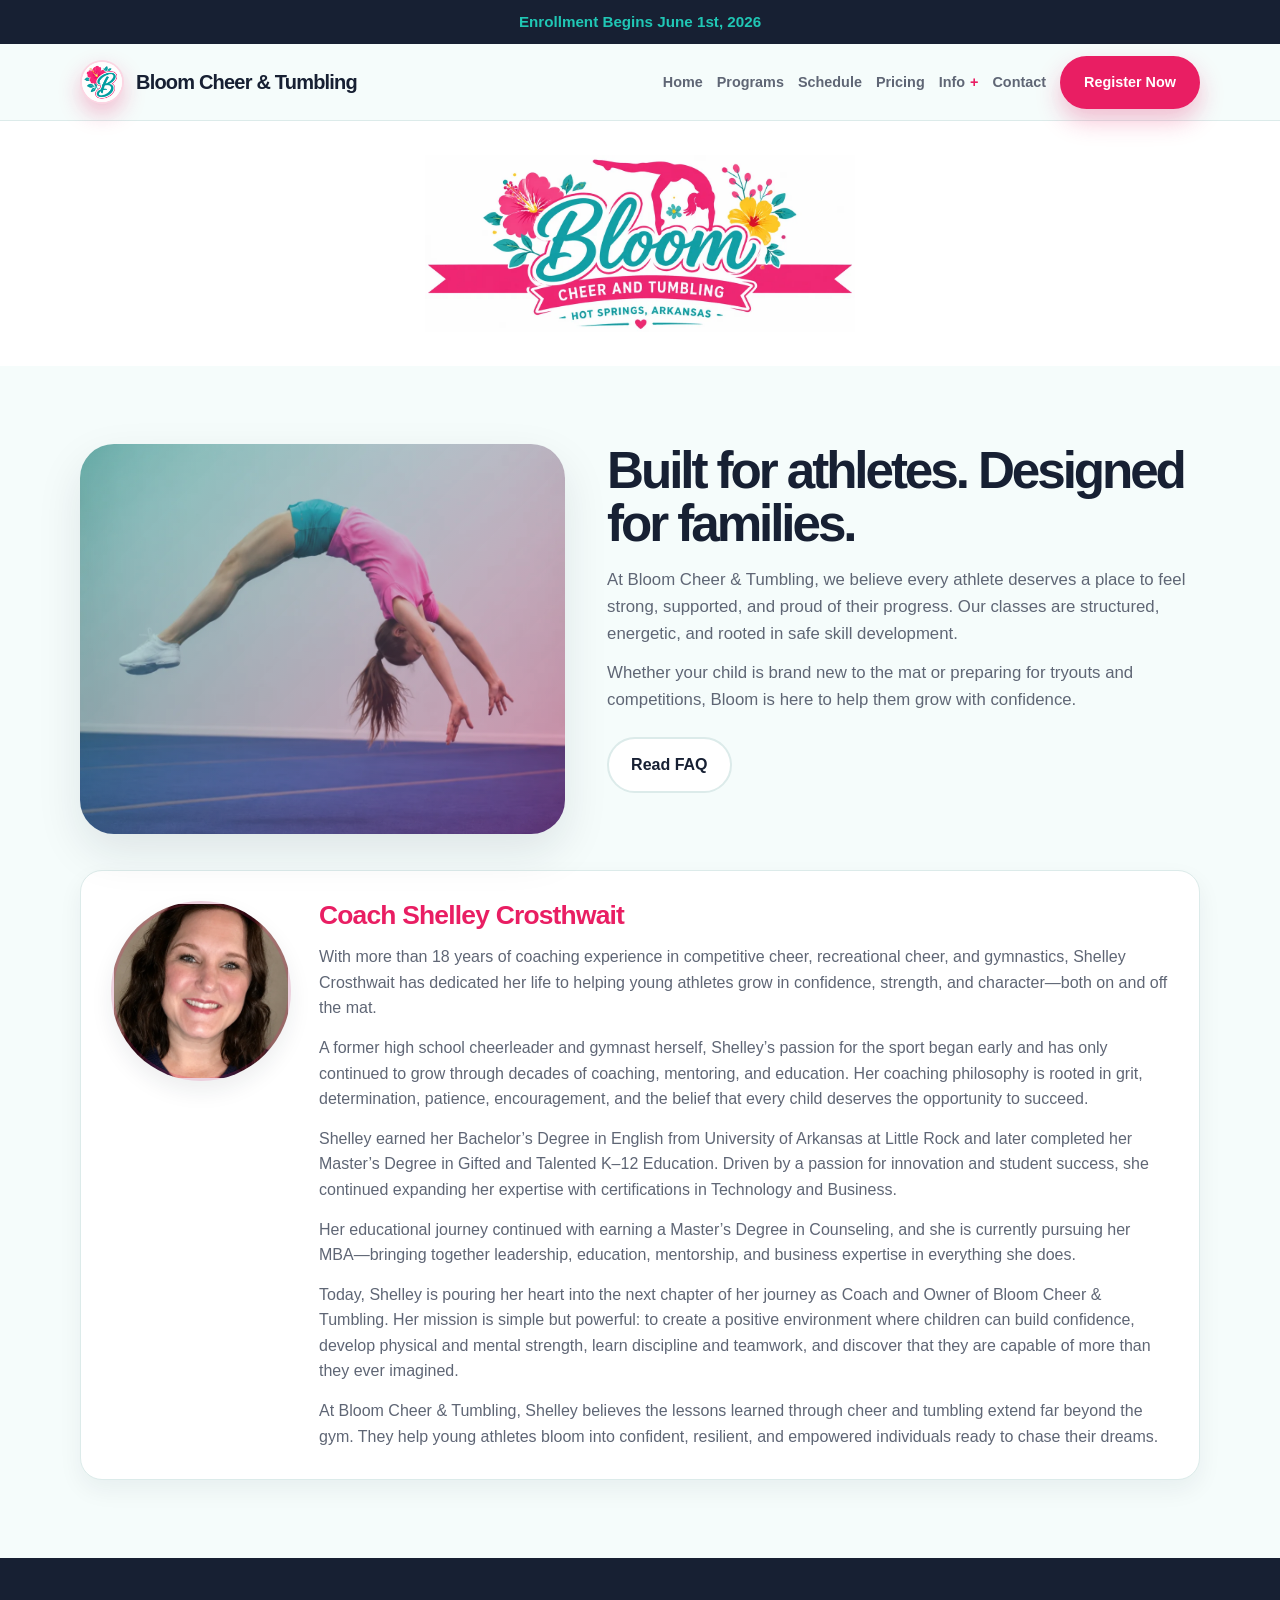
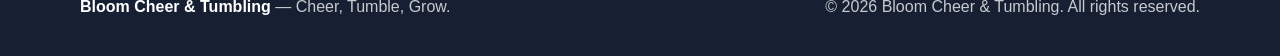
==== about.html @ 70cc8a00 "Schedule Disclaimer" ====
﻿<!DOCTYPE html>
<html lang="en">
<head>
  <meta charset="UTF-8" />
  <meta name="viewport" content="width=device-width, initial-scale=1.0" />
  <title>About Bloom Cheer & Tumbling</title>
  <meta name="description" content="Learn about Bloom Cheer & Tumbling, Coach Shelley Crosthwait, and the gym mission for athletes and families." />
  <link rel="canonical" href="https://bloomcheerandtumbling.com/about.html" />
  <meta property="og:type" content="website" />
  <meta property="og:site_name" content="Bloom Cheer & Tumbling" />
  <meta property="og:title" content="About Bloom Cheer & Tumbling" />
  <meta property="og:description" content="Learn about Bloom Cheer & Tumbling, Coach Shelley Crosthwait, and the gym mission for athletes and families." />
  <meta property="og:url" content="https://bloomcheerandtumbling.com/about.html" />
  <meta property="og:image" content="https://bloomcheerandtumbling.com/assets/logo/logo_full.webp" />
  <meta property="og:image:alt" content="Bloom Cheer & Tumbling logo" />
  <meta name="twitter:card" content="summary_large_image" />
  <meta name="twitter:title" content="About Bloom Cheer & Tumbling" />
  <meta name="twitter:description" content="Learn about Bloom Cheer & Tumbling, Coach Shelley Crosthwait, and the gym mission for athletes and families." />
  <meta name="twitter:image" content="https://bloomcheerandtumbling.com/assets/logo/logo_full.webp" />
  <script type="application/ld+json">
    {
      "@context": "https://schema.org",
      "@type": "SportsActivityLocation",
      "@id": "https://bloomcheerandtumbling.com/#business",
      "name": "Bloom Cheer & Tumbling",
      "url": "https://bloomcheerandtumbling.com/",
      "image": "https://bloomcheerandtumbling.com/assets/logo/logo_full.webp",
      "logo": "https://bloomcheerandtumbling.com/assets/logo/logo.webp",
      "email": "coach@bloomcheerandtumbling.com",
      "telephone": "+15012299368",
      "description": "Bloom Cheer & Tumbling offers cheer, tumbling, private lessons, and all-star cheer training in Hot Springs, Arkansas.",
      "address": {
        "@type": "PostalAddress",
        "streetAddress": "260 Wagonwheel Terrace",
        "addressLocality": "Hot Springs",
        "addressRegion": "AR",
        "postalCode": "71913",
        "addressCountry": "US"
      },
      "sameAs": [
        "https://www.facebook.com/people/Bloom-Cheer-and-Tumbling/61589331817205/"
      ],
      "areaServed": {
        "@type": "City",
        "name": "Hot Springs"
      },
      "makesOffer": [
        {
          "@type": "Offer",
          "itemOffered": {
            "@type": "Service",
            "name": "Cheer classes"
          }
        },
        {
          "@type": "Offer",
          "itemOffered": {
            "@type": "Service",
            "name": "Tumbling classes"
          }
        },
        {
          "@type": "Offer",
          "itemOffered": {
            "@type": "Service",
            "name": "Private lessons"
          }
        },
        {
          "@type": "Offer",
          "itemOffered": {
            "@type": "Service",
            "name": "All-star cheer"
          }
        }
      ]
    }
  </script>
  <!-- Google tag (gtag.js) -->
  <script async src="https://www.googletagmanager.com/gtag/js?id=G-JEN015XNBV"></script>
  <script>
    window.dataLayer = window.dataLayer || [];
    function gtag(){dataLayer.push(arguments);}
    gtag('js', new Date());

    gtag('config', 'G-JEN015XNBV');
  </script>
  <link rel="stylesheet" href="css/styles.css" />
</head><body>
  <div class="announcement">
    Enrollment Begins June 1st, 2026
  </div>

  <header>
    <div class="container nav">
      <a href="./" class="logo" aria-label="Bloom Cheer & Tumbling home">
        <img class="logo-mark" src="assets/logo/logo.webp" alt="" />
        <span>Bloom Cheer & Tumbling</span>
      </a>

      <button class="mobile-menu-button" id="menuButton" aria-label="Open navigation menu">
        Menu
      </button>

      <nav class="nav-links" id="navLinks" aria-label="Main navigation">
        <a href="./">Home</a>
        <a href="programs.html">Programs</a>
        <a href="schedule.html">Schedule</a>
        <a href="pricing.html">Pricing</a>
        <details class="nav-dropdown">
          <summary>Info</summary>
          <div class="nav-dropdown-menu">
            <a href="all-star-info.html">All Star Info</a>
            <a href="about.html" class="active">About</a>
            <a href="faq.html">FAQ</a>
          </div>
        </details>
        <a href="contact.html">Contact</a>
        <a href="register.html" class="button button-primary">Register Now</a>
      </nav>
    </div>
  </header>
  <main>
<section class="brand-strip" aria-label="Bloom Cheer & Tumbling logo">
      <div class="container">
        <img src="assets/logo/logo_full.webp" alt="Bloom Cheer & Tumbling" />
      </div>
    </section>

<section id="about">
      <div class="container">
        <div class="about-grid">
          <div class="about-image" role="img" aria-label="Private cheer and tumbling lesson"></div>
          <div class="about-content">
            <h1>Built for athletes. Designed for families.</h1>
            <div class="about-intro">
              <p>
                At Bloom Cheer &amp; Tumbling, we believe every athlete deserves a place to feel strong,
                supported, and proud of their progress. Our classes are structured, energetic, and rooted
                in safe skill development.
              </p>
              <p>
                Whether your child is brand new to the mat or preparing for tryouts and competitions,
                Bloom is here to help them grow with confidence.
              </p>
            </div>
            <div class="hero-actions" style="margin-top: 24px; margin-bottom: 0;">
              <a href="faq.html" class="button button-secondary">Read FAQ</a>
            </div>
          </div>
        </div>

        <div class="coach-bio">
          <div class="coach-bio-photo" role="img" aria-label="Coach Shelley Crosthwait headshot placeholder"></div>
          <div>
            <h3>Coach Shelley Crosthwait</h3>
            <p>
              With more than 18 years of coaching experience in competitive cheer, recreational cheer, and gymnastics, Shelley Crosthwait has dedicated her life to helping young athletes grow in confidence, strength, and character&mdash;both on and off the mat.
            </p>
            <p>
              A former high school cheerleader and gymnast herself, Shelley&rsquo;s passion for the sport began early and has only continued to grow through decades of coaching, mentoring, and education. Her coaching philosophy is rooted in grit, determination, patience, encouragement, and the belief that every child deserves the opportunity to succeed.
            </p>
            <p>
              Shelley earned her Bachelor&rsquo;s Degree in English from University of Arkansas at Little Rock and later completed her Master&rsquo;s Degree in Gifted and Talented K&ndash;12 Education. Driven by a passion for innovation and student success, she continued expanding her expertise with certifications in Technology and Business.
            </p>
            <p>
              Her educational journey continued with earning a Master&rsquo;s Degree in Counseling, and she is currently pursuing her MBA&mdash;bringing together leadership, education, mentorship, and business expertise in everything she does.
            </p>
            <p>
              Today, Shelley is pouring her heart into the next chapter of her journey as Coach and Owner of Bloom Cheer &amp; Tumbling. Her mission is simple but powerful: to create a positive environment where children can build confidence, develop physical and mental strength, learn discipline and teamwork, and discover that they are capable of more than they ever imagined.
            </p>
            <p>
              At Bloom Cheer &amp; Tumbling, Shelley believes the lessons learned through cheer and tumbling extend far beyond the gym. They help young athletes bloom into confident, resilient, and empowered individuals ready to chase their dreams.
            </p>
          </div>
        </div>
      </div>
    </section>
  </main>

<footer>
    <div class="container footer-grid">
      <p><strong>Bloom Cheer & Tumbling</strong> &mdash; Cheer, Tumble, Grow.</p>
      <p>&copy; <span id="year"></span> Bloom Cheer & Tumbling. All rights reserved.</p>
    </div>
  </footer>

  <script src="js/media.js"></script>
  <script src="js/main.js"></script></body>
</html>
---- css/styles.css ----
﻿    :root {
      --pink: #e91e63;
      --pink-dark: #c2185b;
      --navy: #172033;
      --teal: #20c7b5;

      --background: #f5fcfb;
      --section-bg: #edf8f7;
      --soft: #edf8f7;
      --white: #ffffff;
      --gray: #5f6675;
      --light-gray: #dcebea;

      --shadow: 0 18px 45px rgba(23, 32, 51, 0.10);
      --radius: 22px;
    }

    * {
      box-sizing: border-box;
      margin: 0;
      padding: 0;
    }

    html {
      scroll-behavior: smooth;
    }

    body {
      font-family: Arial, Helvetica, sans-serif;
      color: var(--navy);
      background: var(--background);
      line-height: 1.6;
    }

    a {
      color: inherit;
      text-decoration: none;
    }

    img {
      max-width: 100%;
      display: block;
    }

    .container {
      width: min(1120px, calc(100% - 32px));
      margin: 0 auto;
    }

    .announcement {
      background: var(--navy);
      color: var(--teal);
      text-align: center;
      padding: 10px 16px;
      font-size: 0.95rem;
      font-weight: 800;
    }

    .announcement strong {
      color: var(--teal);
    }

    header {
      position: sticky;
      top: 0;
      z-index: 100;
      background: rgba(245, 252, 251, 0.92);
      backdrop-filter: blur(14px);
      border-bottom: 1px solid var(--light-gray);
    }

    .nav {
      min-height: 76px;
      display: flex;
      align-items: center;
      justify-content: space-between;
      gap: 24px;
    }

    .logo {
      display: flex;
      align-items: center;
      gap: 12px;
      font-weight: 900;
      letter-spacing: -0.04em;
      font-size: 1.25rem;
    }

    .logo-mark {
      width: 44px;
      height: 44px;
      border-radius: 50%;
      object-fit: cover;
      object-position: center;
      background: var(--white);
      border: 2px solid rgba(233, 30, 99, 0.18);
      box-shadow: 0 10px 22px rgba(233, 30, 99, 0.28);
    }

    .nav-links {
      display: flex;
      align-items: center;
      justify-content: flex-end;
      flex-wrap: wrap;
      gap: 14px;
      font-weight: 700;
      color: var(--gray);
      font-size: 0.9rem;
    }

    .nav-links a:hover {
      color: var(--pink);
    }

    .nav-links a.active {
      color: var(--pink);
    }

    .nav-dropdown {
      position: relative;
    }

    .nav-dropdown summary {
      list-style: none;
      cursor: pointer;
      color: var(--gray);
      font-weight: 700;
    }

    .nav-dropdown summary::-webkit-details-marker {
      display: none;
    }

    .nav-dropdown summary::after {
      content: "+";
      color: var(--pink);
      font-weight: 900;
      margin-left: 5px;
    }

    .nav-dropdown[open] summary,
    .nav-dropdown summary:hover {
      color: var(--pink);
    }

    .nav-dropdown[open] summary::after {
      content: "-";
    }

    .nav-dropdown-menu {
      position: absolute;
      top: calc(100% + 12px);
      right: 0;
      min-width: 150px;
      background: var(--white);
      border: 1px solid var(--light-gray);
      border-radius: 16px;
      box-shadow: var(--shadow);
      padding: 10px;
      display: grid;
      gap: 4px;
      z-index: 20;
    }

    .nav-dropdown-menu a {
      display: block;
      padding: 9px 10px;
      border-radius: 10px;
      white-space: nowrap;
    }

    .nav-dropdown-menu a:hover,
    .nav-dropdown-menu a.active {
      background: var(--section-bg);
    }

    .mobile-menu-button {
      display: none;
      border: 0;
      background: var(--section-bg);
      border-radius: 14px;
      padding: 10px 12px;
      font-size: 1rem;
      font-weight: 800;
      cursor: pointer;
    }

    .button {
      display: inline-flex;
      align-items: center;
      justify-content: center;
      border-radius: 999px;
      padding: 13px 22px;
      font-weight: 800;
      border: 2px solid transparent;
      transition: 0.2s ease;
      cursor: pointer;
    }

    .button-primary {
      background: var(--pink);
      color: var(--white);
      box-shadow: 0 12px 24px rgba(233, 30, 99, 0.28);
    }

    .button-primary:hover {
      background: var(--pink-dark);
      transform: translateY(-2px);
    }

    .button-secondary {
      background: var(--white);
      color: var(--navy);
      border-color: var(--light-gray);
    }

    .button-secondary:hover {
      border-color: var(--pink);
      color: var(--pink);
      transform: translateY(-2px);
    }

    .hero {
      position: relative;
      overflow: hidden;
      background:
        radial-gradient(circle at top left, rgba(32, 199, 181, 0.18), transparent 34%),
        radial-gradient(circle at bottom right, rgba(0, 139, 139, 0.16), transparent 28%),
        linear-gradient(180deg, #f6fcfb 0%, #edf8f7 100%);
      padding: 86px 0 72px;
    }

    .hero-grid {
      display: grid;
      grid-template-columns: 1.08fr 0.92fr;
      align-items: center;
      gap: 48px;
    }

    .eyebrow {
      display: inline-flex;
      align-items: center;
      gap: 8px;
      color: var(--pink);
      background: rgba(233, 30, 99, 0.1);
      border: 1px solid rgba(233, 30, 99, 0.18);
      border-radius: 999px;
      padding: 8px 14px;
      font-weight: 900;
      font-size: 0.92rem;
      margin-bottom: 18px;
    }

    .hero h1 {
      font-size: clamp(2.6rem, 6vw, 5.2rem);
      line-height: 0.98;
      letter-spacing: -0.08em;
      margin-bottom: 22px;
    }

    .hero p {
      font-size: 1.16rem;
      color: var(--gray);
      max-width: 620px;
      margin-bottom: 28px;
    }

    .hero-actions {
      display: flex;
      gap: 14px;
      flex-wrap: wrap;
      margin-bottom: 30px;
    }

    .hero-points {
      display: grid;
      grid-template-columns: repeat(3, 1fr);
      gap: 12px;
      max-width: 680px;
    }

    .hero-point {
      background: rgba(255, 255, 255, 0.72);
      border: 1px solid var(--light-gray);
      border-radius: 18px;
      padding: 14px;
      font-weight: 800;
      color: var(--pink);
      box-shadow: 0 8px 18px rgba(23, 32, 51, 0.04);
    }

    .hero-card {
      background: rgba(255, 255, 255, 0.82);
      border-radius: 34px;
      padding: 22px;
      box-shadow: var(--shadow);
      border: 1px solid var(--light-gray);
      transform: rotate(1.4deg);
    }

    .photo-placeholder {
      min-height: 430px;
      border-radius: 26px;
      background:
        linear-gradient(135deg, rgba(23, 32, 51, 0.7), rgba(233, 30, 99, 0.48)),
        url("../assets/photos/hero/cheer_stance.webp");
      background-size: cover;
      background-position: center;
      display: flex;
      align-items: end;
      padding: 24px;
      color: var(--white);
    }

    .photo-caption {
      background: rgba(23, 32, 51, 0.82);
      border-radius: 20px;
      padding: 18px;
      max-width: 340px;
    }

    .photo-caption strong {
      display: block;
      font-size: 1.3rem;
      line-height: 1.15;
      margin-bottom: 6px;
    }

    .brand-strip {
      padding: 34px 0;
      background: var(--white);
    }

    .brand-strip .container {
      display: flex;
      justify-content: center;
    }

    .brand-strip img {
      width: min(100%, 430px);
      height: auto;
      display: block;
    }

    section {
      padding: 78px 0;
    }

    .section-heading {
      max-width: 730px;
      margin-bottom: 34px;
    }

    .section-heading.center {
      text-align: center;
      margin-left: auto;
      margin-right: auto;
    }

    .section-label {
      color: var(--pink);
      font-weight: 900;
      text-transform: uppercase;
      letter-spacing: 0.12em;
      font-size: 0.78rem;
      margin-bottom: 8px;
    }

    h2,
    .section-heading h1,
    .about-content h1,
    .cta h1 {
      font-size: clamp(2rem, 4vw, 3.2rem);
      line-height: 1.05;
      letter-spacing: -0.06em;
      margin-bottom: 12px;
    }

    .section-heading p {
      color: var(--gray);
      font-size: 1.08rem;
    }

    .program-grid,
    .why-grid,
    .pricing-grid {
      display: grid;
      grid-template-columns: repeat(3, 1fr);
      gap: 22px;
    }

    .program-grid {
      grid-template-columns: repeat(2, 1fr);
      align-items: stretch;
    }

    .packet-intro {
      display: grid;
      grid-template-columns: 1.1fr 0.9fr;
      gap: 22px;
      align-items: stretch;
      margin-bottom: 54px;
    }

    .packet-list {
      margin-top: 30px;
      gap: 18px;
    }

    .packet-list .faq-category {
      margin: 34px 0 14px;
      color: var(--pink);
      font-size: 1.22rem;
      letter-spacing: -0.03em;
    }

    .packet-list .faq-answer p + p {
      margin-top: 10px;
    }

    .packet-list .faq-item {
      border: 1px solid var(--light-gray);
      border-radius: var(--radius);
      box-shadow: 0 10px 24px rgba(23, 32, 51, 0.06);
    }

    .packet-list .faq-question {
      padding: 24px 26px;
      background: var(--white);
      align-items: center;
      font-size: 1.18rem;
      letter-spacing: -0.03em;
    }

    .packet-list .faq-question span {
      flex: 0 0 auto;
      display: grid;
      place-items: center;
      width: 28px;
      height: 28px;
      border-radius: 999px;
      background: var(--white);
      color: var(--pink);
      border: 1px solid var(--light-gray);
      box-shadow: 0 4px 12px rgba(23, 32, 51, 0.06);
    }

    .packet-list .faq-answer {
      padding: 0 26px 26px;
      line-height: 1.55;
    }

    .packet-list .faq-answer > p {
      max-width: 920px;
    }

    .packet-list .faq-answer ul {
      display: grid;
      grid-template-columns: repeat(auto-fit, minmax(210px, 1fr));
      gap: 6px 22px;
      padding-left: 20px;
      margin-top: 10px;
    }

    .packet-list .faq-answer .practice-attire-list {
      grid-template-columns: 1fr;
    }

    .packet-list .faq-answer p + ul,
    .packet-list .faq-answer ul + p,
    .packet-list .faq-answer .schedule-wrapper + p,
    .packet-list .faq-answer .schedule-grid + p {
      margin-top: 12px;
    }

    .packet-list .schedule-grid {
      grid-template-columns: repeat(2, minmax(0, 1fr));
      gap: 16px;
    }

    .packet-list .fees-tuition-grid {
      grid-template-columns: 1fr;
    }

    .packet-list .schedule-day {
      background: var(--white);
      border: 1px solid var(--light-gray);
      border-radius: var(--radius);
      box-shadow: 0 10px 24px rgba(23, 32, 51, 0.06);
    }

    .packet-list .schedule-day h3 {
      background: transparent;
      color: var(--navy);
      padding: 20px 20px 8px;
      font-size: 1.28rem;
      letter-spacing: -0.03em;
    }

    .packet-list .schedule-wrapper {
      overflow-x: visible;
    }

    .packet-list table {
      min-width: 0;
      table-layout: fixed;
    }

    .packet-list table:not(:has(thead)) {
      border-collapse: separate;
      border-spacing: 0;
    }

    .packet-list table:not(:has(thead)) tr {
      display: grid;
      grid-template-columns: minmax(130px, 0.42fr) 1fr;
    }

    .packet-list table:not(:has(thead)) th {
      background: rgba(32, 199, 181, 0.1);
      color: #0a766c;
      text-transform: none;
      letter-spacing: 0;
      font-size: 0.88rem;
    }

    .packet-list th,
    .packet-list td {
      padding: 12px 14px;
      vertical-align: top;
    }

    .packet-list th {
      font-size: 0.78rem;
    }

    .packet-list .schedule-day > p {
      padding: 14px 16px;
      line-height: 1.5;
    }

    .packet-list .schedule-day > ul {
      padding: 0 16px 16px 34px;
    }

    .card {
      background: var(--white);
      border: 1px solid var(--light-gray);
      border-radius: var(--radius);
      padding: 26px;
      box-shadow: 0 10px 24px rgba(23, 32, 51, 0.06);
    }

    .program-grid .card {
      height: 100%;
    }

    .card-icon {
      width: 52px;
      height: 52px;
      border-radius: 18px;
      display: grid;
      place-items: center;
      background: var(--section-bg);
      color: var(--pink);
      font-size: 1.6rem;
      margin-bottom: 16px;
    }

    .card h3 {
      font-size: 1.28rem;
      margin-bottom: 8px;
      letter-spacing: -0.03em;
    }

    #pricing .card h3 {
      color: var(--pink);
    }

    #programs .card h3 {
      color: var(--pink);
    }

    .why-grid .card h3 {
      color: var(--pink);
    }

    .card p,
    .card li {
      color: var(--gray);
    }

    .card p + p {
      margin-top: 12px;
    }

    .card ul {
      padding-left: 20px;
      margin-top: 14px;
    }

    .soft-section {
      background: var(--section-bg);
    }

    .schedule-note {
      margin-bottom: 22px;
      color: var(--gray);
      background: var(--white);
      border: 1px solid var(--light-gray);
      border-radius: var(--radius);
      padding: 22px 26px;
      box-shadow: 0 10px 24px rgba(23, 32, 51, 0.06);
    }

    .schedule-note a {
      color: var(--pink);
      font-weight: 900;
      text-decoration: underline;
      text-underline-offset: 3px;
    }

    .schedule-note a:hover {
      color: var(--pink-dark);
    }

    .schedule-grid {
      display: grid;
      gap: 22px;
    }

    .schedule-day {
      background: var(--white);
      border: 1px solid var(--light-gray);
      border-radius: var(--radius);
      box-shadow: 0 10px 24px rgba(23, 32, 51, 0.06);
      overflow: hidden;
    }

    .schedule-day h3 {
      background: linear-gradient(135deg, var(--navy), #273552);
      color: var(--white);
      font-size: 1.15rem;
      letter-spacing: -0.02em;
      padding: 16px 20px;
    }

    #schedule .schedule-day {
      padding: 26px;
      box-shadow: 0 10px 24px rgba(23, 32, 51, 0.06);
    }

    #schedule .schedule-day h3 {
      background: transparent;
      color: var(--pink);
      font-size: 1.28rem;
      letter-spacing: -0.03em;
      padding: 0;
      margin-bottom: 16px;
    }

    #schedule .schedule-wrapper {
      border: 1px solid var(--light-gray);
      border-radius: 16px;
    }

    #schedule th {
      background: var(--section-bg);
      color: var(--navy);
    }

    .schedule-wrapper {
      overflow-x: auto;
      background: var(--white);
    }

    .schedule-day > p {
      padding: 18px 20px;
      color: var(--gray);
    }

    .schedule-day > ul {
      padding: 0 20px 20px 40px;
      color: var(--gray);
    }

    .schedule-coming-soon {
      max-width: 720px;
      background: var(--white);
      border: 1px dashed rgba(233, 30, 99, 0.32);
      border-radius: var(--radius);
      padding: 34px;
      box-shadow: 0 10px 24px rgba(23, 32, 51, 0.06);
    }

    .coming-soon-label {
      display: inline-flex;
      align-items: center;
      justify-content: center;
      min-width: 72px;
      border-radius: 999px;
      background: rgba(32, 199, 181, 0.14);
      color: #0a766c;
      font-weight: 900;
      letter-spacing: 0.08em;
      margin-bottom: 16px;
      padding: 8px 14px;
    }

    .schedule-coming-soon h3 {
      font-size: 1.5rem;
      letter-spacing: -0.03em;
      margin-bottom: 8px;
    }

    .schedule-coming-soon p {
      color: var(--gray);
      max-width: 560px;
    }

    table {
      width: 100%;
      border-collapse: collapse;
      min-width: 620px;
    }

    th,
    td {
      padding: 18px;
      text-align: left;
      border-bottom: 1px solid var(--light-gray);
    }

    th {
      background: var(--navy);
      color: var(--white);
      font-size: 0.9rem;
      text-transform: uppercase;
      letter-spacing: 0.08em;
    }

    tr:last-child td {
      border-bottom: 0;
    }

    .level-tag {
      display: inline-flex;
      border-radius: 999px;
      padding: 6px 10px;
      background: rgba(32, 199, 181, 0.14);
      color: #0a766c;
      font-weight: 900;
      font-size: 0.82rem;
    }

    .price {
      font-size: 2.4rem;
      font-weight: 900;
      letter-spacing: -0.06em;
      margin: 12px 0 4px;
    }

    .price span {
      font-size: 1rem;
      color: var(--gray);
      letter-spacing: normal;
    }

    .registration-grid {
      display: grid;
      grid-template-columns: 1fr 1fr;
      gap: 22px;
      align-items: stretch;
    }

    .registration-card {
      background: var(--white);
      border: 1px solid var(--light-gray);
      border-radius: var(--radius);
      padding: 26px;
      box-shadow: 0 10px 24px rgba(23, 32, 51, 0.06);
      display: flex;
      flex-direction: column;
      gap: 14px;
    }

    .registration-card.feature-card {
      background: linear-gradient(135deg, var(--navy), #273552);
      color: var(--white);
      box-shadow: var(--shadow);
    }

    .registration-card.feature-card p,
    .registration-card.feature-card li {
      color: rgba(255, 255, 255, 0.82);
    }

    .registration-card h3 {
      font-size: 1.34rem;
      letter-spacing: -0.03em;
    }

    .registration-card p,
    .registration-card li {
      color: var(--gray);
    }

    .registration-card ul {
      padding-left: 20px;
    }

    .registration-instructions {
      max-width: 860px;
    }

    .registration-instructions ol {
      padding-left: 22px;
    }

    .registration-instructions li + li {
      margin-top: 10px;
    }

    .registration-instructions a:not(.button) {
      color: var(--pink);
      font-weight: 800;
      text-decoration: underline;
      text-underline-offset: 3px;
    }

    .registration-actions {
      display: flex;
      gap: 12px;
      flex-wrap: wrap;
      margin-top: auto;
    }

    .jackrabbit-note {
      margin-top: 22px;
      color: var(--gray);
      background: rgba(32, 199, 181, 0.12);
      border: 1px solid rgba(32, 199, 181, 0.22);
      border-radius: 18px;
      padding: 16px 18px;
      font-weight: 700;
    }

    .about-grid {
      display: grid;
      grid-template-columns: 0.9fr 1.1fr;
      gap: 42px;
      align-items: start;
    }

    .about-image {
      min-height: 390px;
      border-radius: 34px;
      background:
        linear-gradient(135deg, rgba(32, 199, 181, 0.42), rgba(233, 30, 99, 0.34)),
        url("../assets/photos/about/private-lessons.webp");
      background-size: cover;
      background-position: center;
      box-shadow: var(--shadow);
    }

    .about-content {
      max-width: 720px;
    }

    .about-intro {
      margin-top: 16px;
      color: var(--gray);
      font-size: 1.05rem;
    }

    .about-intro p + p {
      margin-top: 12px;
    }

    .coach-bio {
      margin-top: 36px;
      background: var(--white);
      border: 1px solid var(--light-gray);
      border-radius: var(--radius);
      padding: 30px;
      box-shadow: 0 10px 24px rgba(23, 32, 51, 0.06);
      color: var(--gray);
      display: grid;
      grid-template-columns: 180px 1fr;
      gap: 28px;
      align-items: start;
    }

    .coach-bio-photo {
      width: 180px;
      aspect-ratio: 1;
      border-radius: 50%;
      background:
        url("../assets/photos/about/shelley-crosthwait-headshot.webp") center / cover no-repeat,
        var(--section-bg);
      border: 3px solid rgba(233, 30, 99, 0.18);
      box-shadow: 0 10px 22px rgba(23, 32, 51, 0.08);
    }

    .coach-bio h3 {
      color: var(--pink);
      font-size: 1.65rem;
      letter-spacing: -0.03em;
      margin-bottom: 14px;
      line-height: 1.12;
    }

    .coach-bio p + p {
      margin-top: 14px;
    }

    .media-toolbar {
      display: flex;
      align-items: center;
      justify-content: space-between;
      gap: 18px;
      margin-bottom: 24px;
      flex-wrap: wrap;
    }

    .media-note {
      color: var(--gray);
      font-weight: 700;
      max-width: 520px;
    }

    .filter-group {
      display: flex;
      gap: 8px;
      flex-wrap: wrap;
    }

    .filter-button {
      border: 1px solid var(--light-gray);
      background: var(--white);
      color: var(--gray);
      border-radius: 999px;
      padding: 9px 14px;
      font-weight: 900;
      cursor: pointer;
      transition: 0.2s ease;
    }

    .filter-button:hover,
    .filter-button.active {
      border-color: var(--pink);
      background: rgba(233, 30, 99, 0.1);
      color: var(--pink);
    }

    .media-grid {
      columns: 3 260px;
      column-gap: 18px;
    }

    .media-card {
      display: inline-block;
      width: 100%;
      margin: 0 0 18px;
      overflow: hidden;
      background: var(--white);
      border: 1px solid var(--light-gray);
      border-radius: var(--radius);
      box-shadow: 0 10px 24px rgba(23, 32, 51, 0.06);
      break-inside: avoid;
    }

    .media-card img,
    .media-card video {
      width: 100%;
      aspect-ratio: 4 / 3;
      object-fit: cover;
      background: var(--section-bg);
    }

    .media-card.tall img,
    .media-card.tall video {
      aspect-ratio: 3 / 4;
    }

    .media-content {
      padding: 16px;
    }

    .media-meta {
      display: flex;
      align-items: center;
      justify-content: space-between;
      gap: 12px;
      color: var(--gray);
      font-size: 0.86rem;
      font-weight: 800;
      margin-bottom: 6px;
    }

    .media-tag {
      display: inline-flex;
      border-radius: 999px;
      padding: 5px 9px;
      background: rgba(32, 199, 181, 0.14);
      color: #0a766c;
      font-size: 0.76rem;
      text-transform: uppercase;
      letter-spacing: 0.08em;
    }

    .media-content h3 {
      font-size: 1.08rem;
      line-height: 1.22;
      margin-bottom: 6px;
      letter-spacing: -0.03em;
    }

    .media-content p {
      color: var(--gray);
      font-size: 0.95rem;
    }

    .media-empty {
      display: none;
      background: var(--white);
      border: 1px dashed var(--light-gray);
      border-radius: var(--radius);
      padding: 28px;
      color: var(--gray);
      text-align: center;
      font-weight: 800;
    }

    .faq-list {
      display: grid;
      gap: 14px;
    }

    .faq-category {
      margin-top: 18px;
      color: var(--pink);
      font-size: 1.22rem;
      letter-spacing: -0.03em;
    }

    .faq-category:first-child {
      margin-top: 0;
    }

    .faq-item {
      background: var(--white);
      border: 1px solid var(--light-gray);
      border-radius: 18px;
      overflow: hidden;
    }

    .faq-question {
      width: 100%;
      text-align: left;
      background: transparent;
      border: 0;
      padding: 20px;
      display: flex;
      justify-content: space-between;
      gap: 18px;
      font-weight: 900;
      color: var(--navy);
      font-size: 1rem;
      cursor: pointer;
    }

    .faq-answer {
      display: none;
      padding: 0 20px 20px;
      color: var(--gray);
    }

    .faq-item.active .faq-answer {
      display: block;
    }

    .cta {
      background: linear-gradient(135deg, var(--navy), #273552);
      color: var(--white);
      border-radius: 36px;
      padding: 46px;
      display: grid;
      grid-template-columns: 1.1fr 0.9fr;
      gap: 24px;
      align-items: center;
      box-shadow: var(--shadow);
    }

    .cta h1,
    .cta h2,
    .cta p {
      color: var(--white);
    }

    .cta p {
      opacity: 0.82;
      margin-top: 8px;
    }

    .contact-card {
      background: rgba(255, 255, 255, 0.08);
      border: 1px solid rgba(255, 255, 255, 0.18);
      border-radius: 22px;
      padding: 22px;
    }

    .contact-card p {
      margin-bottom: 8px;
    }

    .contact-card a {
      color: var(--white);
      overflow-wrap: anywhere;
      text-decoration: underline;
      text-underline-offset: 3px;
    }

    #contact .cta {
      background: transparent;
      color: var(--navy);
      border-radius: 0;
      padding: 0;
      box-shadow: none;
      align-items: stretch;
    }

    #contact .cta > div:first-child,
    #contact .contact-card {
      background: var(--white);
      border: 1px solid var(--light-gray);
      border-radius: var(--radius);
      padding: 26px;
      box-shadow: 0 10px 24px rgba(23, 32, 51, 0.06);
    }

    #contact .cta h1,
    #contact .cta h2 {
      color: var(--navy);
    }

    #contact .cta p,
    #contact .contact-card p {
      color: var(--gray);
      opacity: 1;
    }

    #contact .contact-card a {
      color: var(--pink);
    }

    .social-link {
      display: inline-flex;
      align-items: center;
      gap: 8px;
      font-weight: 800;
    }

    .social-icon {
      width: 20px;
      height: 20px;
      flex: 0 0 auto;
      fill: currentColor;
    }

    footer {
      background: var(--navy);
      color: rgba(255, 255, 255, 0.76);
      padding: 36px 0;
    }

    .footer-grid {
      display: flex;
      align-items: center;
      justify-content: space-between;
      gap: 18px;
      flex-wrap: wrap;
    }

    footer strong {
      color: var(--white);
    }

    @media (max-width: 900px) {
      .hero-grid,
      .about-grid,
      .cta {
        grid-template-columns: 1fr;
      }

      .program-grid,
      .why-grid,
      .pricing-grid,
      .registration-grid {
        grid-template-columns: 1fr;
      }

      .packet-intro {
        grid-template-columns: 1fr;
      }

      .packet-list .schedule-grid,
      .packet-list .faq-answer ul {
        grid-template-columns: 1fr;
      }

      .packet-list .schedule-wrapper {
        overflow-x: auto;
      }

      .packet-list table {
        min-width: 560px;
      }

      .packet-list table:not(:has(thead)) {
        min-width: 0;
      }

      .coach-bio {
        grid-template-columns: 1fr;
      }

      .media-grid {
        columns: 2 230px;
      }

      .hero-points {
        grid-template-columns: 1fr;
      }

      .nav-links {
        position: absolute;
        top: 76px;
        left: 16px;
        right: 16px;
        display: none;
        flex-direction: column;
        align-items: stretch;
        background: var(--white);
        border: 1px solid var(--light-gray);
        border-radius: 20px;
        padding: 18px;
        box-shadow: var(--shadow);
      }

      .nav-dropdown-menu {
        position: static;
        min-width: 0;
        margin-top: 10px;
        box-shadow: none;
      }

      .nav-links.open {
        display: flex;
      }

      .mobile-menu-button {
        display: inline-flex;
      }
    }

    @media (max-width: 560px) {
      .hero {
        padding-top: 56px;
      }

      .photo-placeholder {
        min-height: 330px;
      }

      .packet-list .faq-answer {
        padding: 16px;
      }

      .packet-list table:not(:has(thead)) tr {
        grid-template-columns: 1fr;
      }

      #schedule table {
        display: block;
        width: 100%;
        min-width: 0;
      }

      #schedule .schedule-wrapper {
        overflow-x: visible;
      }

      #schedule thead {
        display: none;
      }

      #schedule tbody {
        display: grid;
        gap: 12px;
        padding: 14px;
      }

      #schedule tr {
        display: grid;
        gap: 8px;
        border: 1px solid var(--light-gray);
        border-radius: 16px;
        padding: 14px;
        background: var(--white);
      }

      #schedule td {
        display: flex;
        align-items: center;
        justify-content: space-between;
        gap: 14px;
        padding: 0;
        border-bottom: 0;
        color: var(--navy);
        text-align: right;
      }

      #schedule td:empty {
        display: none;
      }

      #schedule td::before {
        flex: 0 0 auto;
        color: var(--gray);
        font-size: 0.78rem;
        font-weight: 900;
        letter-spacing: 0.06em;
        text-transform: uppercase;
      }

      #schedule td:nth-child(1)::before {
        content: "Time";
      }

      #schedule td:nth-child(2)::before {
        content: "Class";
      }

      #schedule td:nth-child(3)::before {
        content: "Level";
      }

      #schedule td:nth-child(4)::before {
        content: "Age";
      }

      .cta {
        padding: 28px;
      }

      .button {
        width: 100%;
      }

      .filter-button {
        flex: 1 1 auto;
      }

      .media-grid {
        columns: 1;
      }
    }
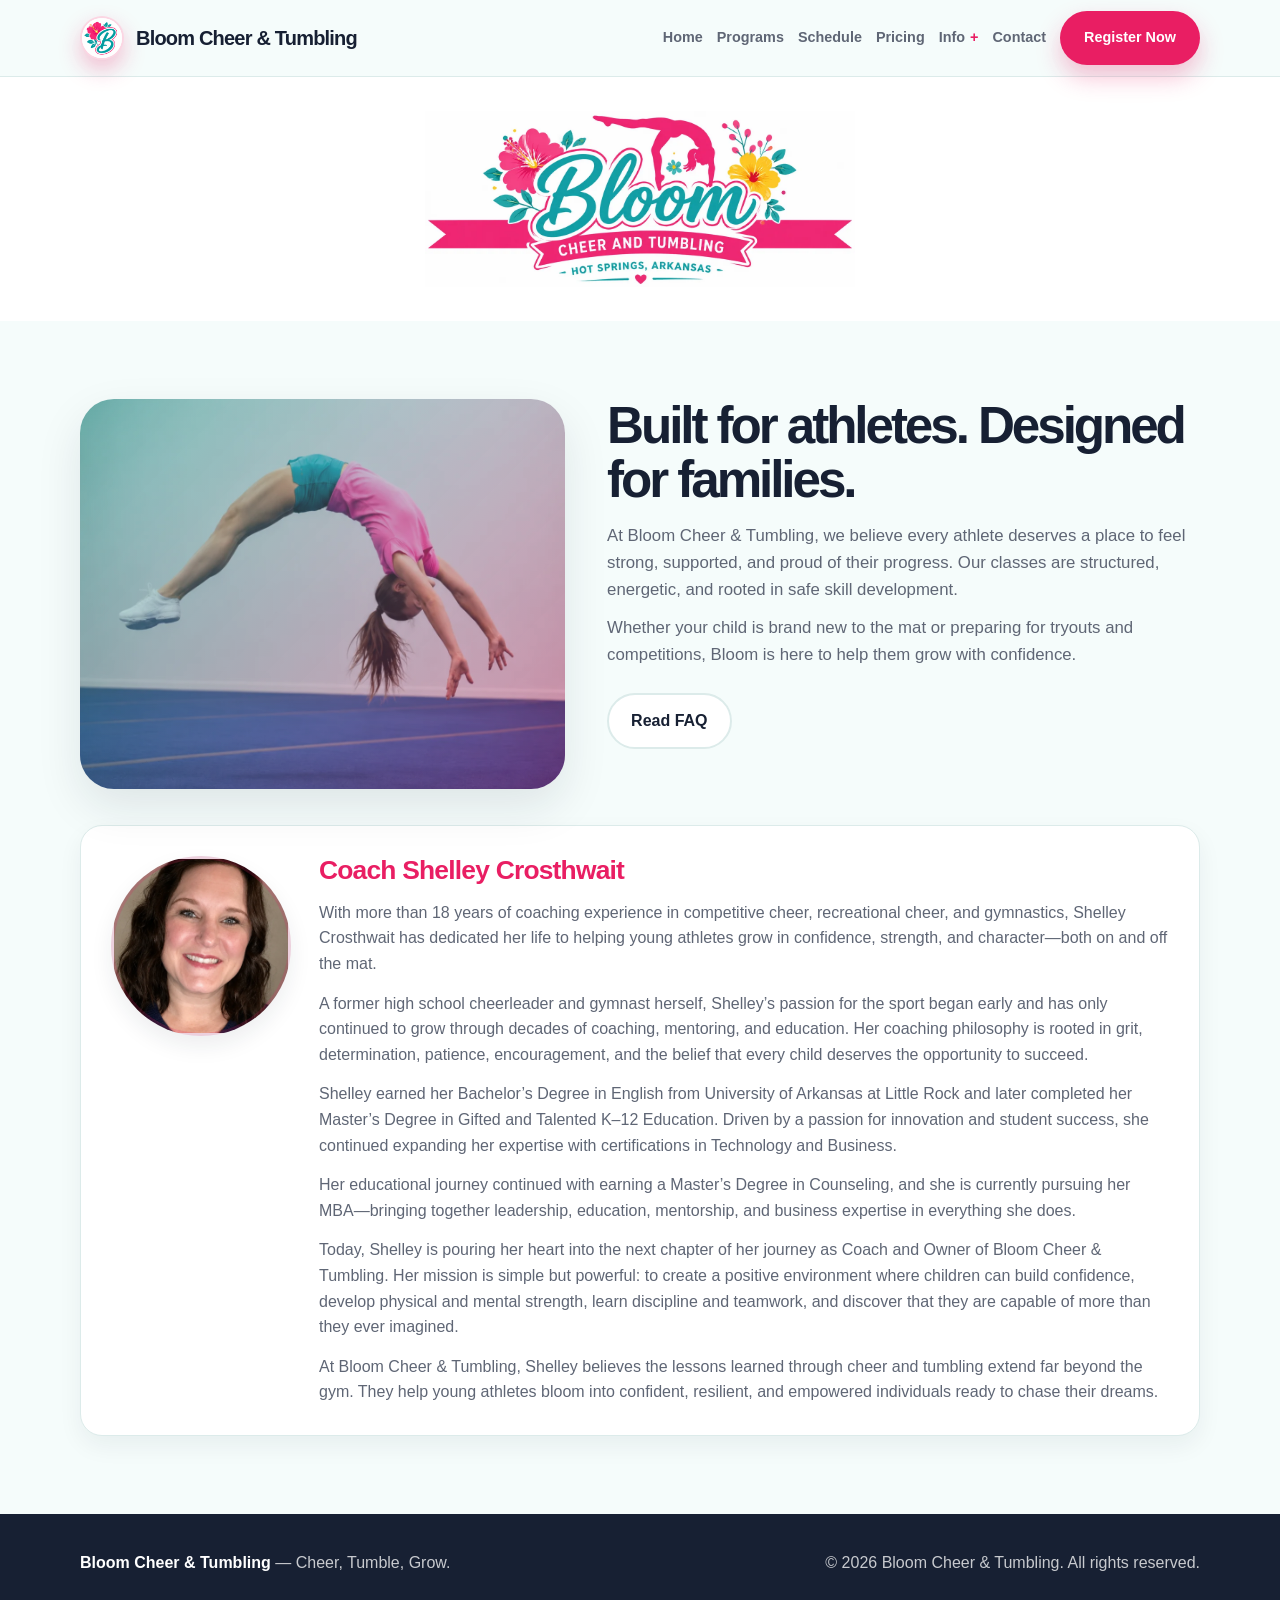
==== commit 3c3e97f0: "fixed wording, updated sitemap" ====
--- a/about.html
+++ b/about.html
@@ -87,10 +87,6 @@
   </script>
   <link rel="stylesheet" href="css/styles.css" />
 </head><body>
-  <div class="announcement">
-    Enrollment Begins June 1st, 2026
-  </div>
-
   <header>
     <div class="container nav">
       <a href="./" class="logo" aria-label="Bloom Cheer & Tumbling home">
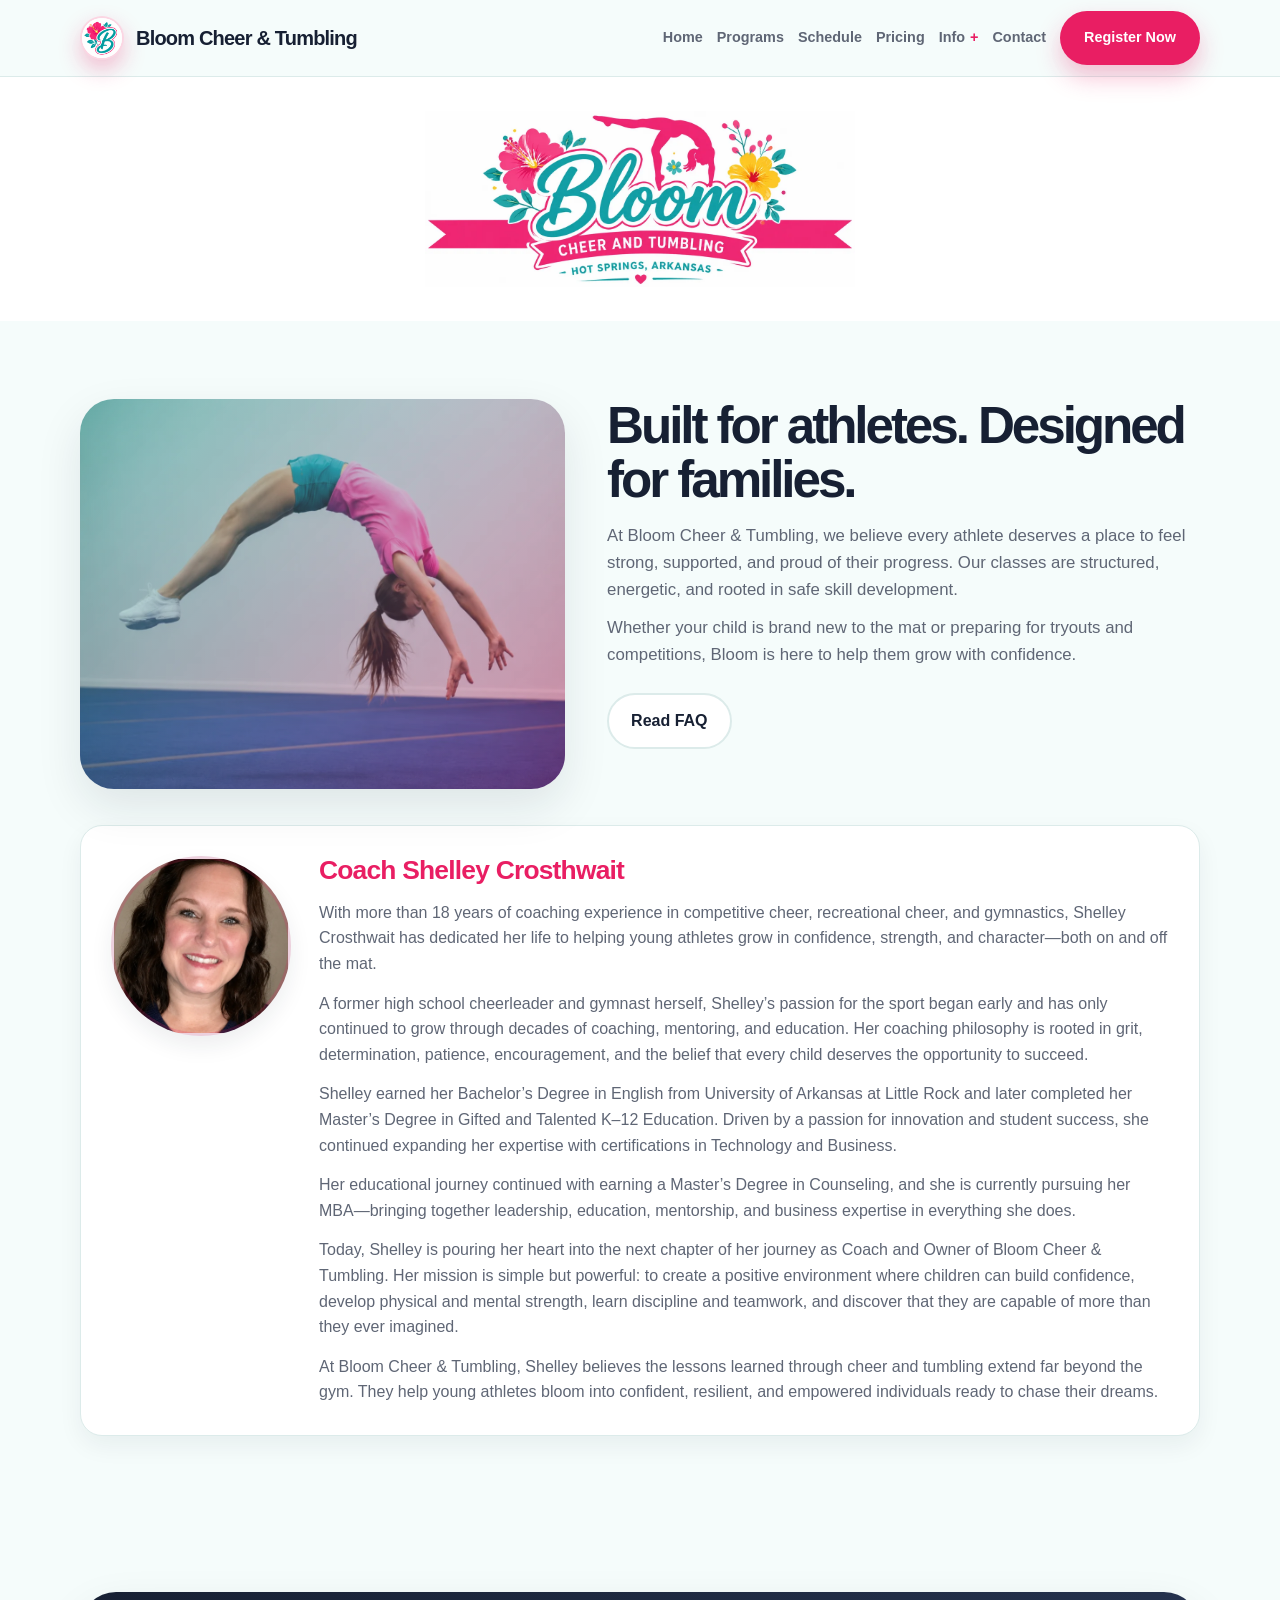
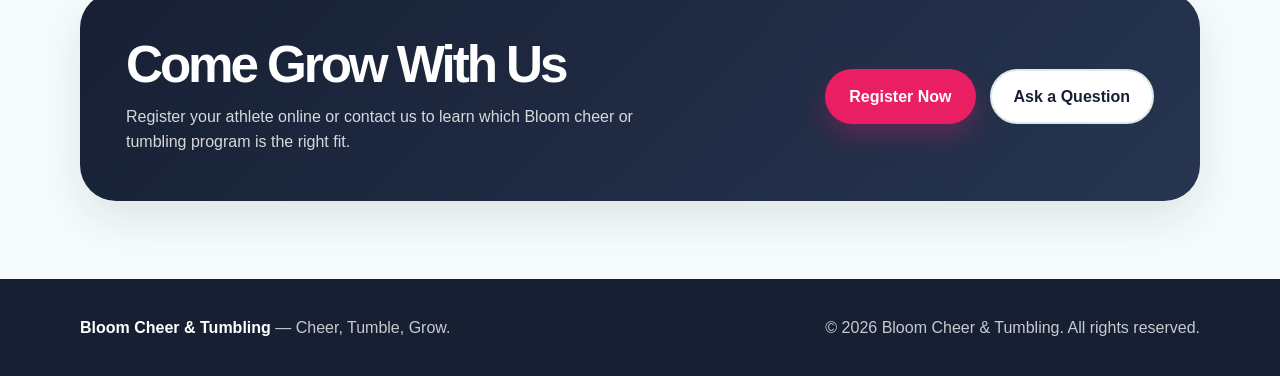
==== commit 9c647087: "SEO Optimizations" ====
--- a/about.html
+++ b/about.html
@@ -3,8 +3,8 @@
 <head>
   <meta charset="UTF-8" />
   <meta name="viewport" content="width=device-width, initial-scale=1.0" />
-  <title>About Bloom Cheer & Tumbling</title>
-  <meta name="description" content="Learn about Bloom Cheer & Tumbling, Coach Shelley Crosthwait, and the gym mission for athletes and families." />
+  <title>About Bloom Cheer & Tumbling in Hot Springs, AR</title>
+  <meta name="description" content="Meet Coach Shelley and learn about Bloom Cheer & Tumbling, a positive cheer and tumbling gym helping athletes grow in Hot Springs, Arkansas." />
   <link rel="canonical" href="https://bloomcheerandtumbling.com/about.html" />
   <meta property="og:type" content="website" />
   <meta property="og:site_name" content="Bloom Cheer & Tumbling" />
@@ -107,6 +107,7 @@
           <summary>Info</summary>
           <div class="nav-dropdown-menu">
             <a href="all-star-info.html">All Star Info</a>
+            <a href="https://app.jackrabbitclass.com/eventcalendar.asp?orgid=558359" target="_blank" rel="noopener noreferrer">Event Calendar</a>
             <a href="about.html" class="active">About</a>
             <a href="faq.html">FAQ</a>
           </div>
@@ -172,6 +173,21 @@
         </div>
       </div>
     </section>
+
+    <section class="cta-section">
+      <div class="container">
+        <div class="cta">
+          <div>
+            <h2>Come Grow With Us</h2>
+            <p>Register your athlete online or contact us to learn which Bloom cheer or tumbling program is the right fit.</p>
+          </div>
+          <div class="cta-actions">
+            <a href="register.html" class="button button-primary">Register Now</a>
+            <a href="contact.html" class="button button-secondary">Ask a Question</a>
+          </div>
+        </div>
+      </div>
+    </section>
   </main>
 
 <footer>
--- a/css/styles.css
+++ b/css/styles.css
@@ -48,16 +48,109 @@
     }
 
     .announcement {
-      background: var(--navy);
+      position: relative;
+      overflow: hidden;
+      background: linear-gradient(135deg, #263b68 0%, #49356f 55%, #6a3f72 100%);
+      color: var(--white);
+      text-align: center;
+      padding: 36px 0;
+    }
+
+    .announcement::before,
+    .announcement::after {
+      content: "";
+      position: absolute;
+      width: 220px;
+      height: 220px;
+      border-radius: 50%;
+      background: rgba(255, 255, 255, 0.08);
+    }
+
+    .announcement::before {
+      top: -150px;
+      left: 8%;
+    }
+
+    .announcement::after {
+      right: 7%;
+      bottom: -165px;
+    }
+
+    .announcement-content {
+      position: relative;
+      z-index: 1;
+      display: flex;
+      align-items: center;
+      justify-content: center;
+      flex-wrap: wrap;
+      gap: 24px 38px;
+    }
+
+    .announcement-label {
+      border: 2px solid rgba(255, 255, 255, 0.72);
+      border-radius: 999px;
+      padding: 10px 18px;
+      font-size: 0.82rem;
+      font-weight: 900;
+      letter-spacing: 0.14em;
+      text-transform: uppercase;
+    }
+
+    .announcement-details h2 {
+      color: var(--white);
+      font-size: clamp(2.2rem, 5vw, 3.8rem);
+      line-height: 0.95;
+      letter-spacing: -0.06em;
+      margin-bottom: 10px;
+    }
+
+    .announcement-time {
+      font-size: clamp(1.1rem, 2.2vw, 1.45rem);
+      font-weight: 900;
+      margin-bottom: 5px;
+    }
+
+    .announcement-facts {
+      display: flex;
+      justify-content: center;
+      flex-wrap: wrap;
+      gap: 6px 22px;
+      margin: 10px 0 12px;
+      color: rgba(255, 255, 255, 0.9);
+    }
+
+    .announcement-facts span {
+      display: inline-flex;
+      gap: 5px;
+    }
+
+    .announcement-reassurance {
+      max-width: 720px;
+      margin: 0 auto 12px;
+      color: var(--white);
+      font-weight: 800;
+    }
+
+    .announcement a {
+      color: var(--white);
+      font-weight: 800;
+      text-decoration: underline;
+      text-decoration-color: var(--teal);
+      text-decoration-thickness: 2px;
+      text-underline-offset: 4px;
+    }
+
+    .announcement a:hover {
       color: var(--teal);
-      text-align: center;
-      padding: 10px 16px;
-      font-size: 0.95rem;
-      font-weight: 800;
-    }
-
-    .announcement strong {
-      color: var(--teal);
+    }
+
+    .announcement .button {
+      color: var(--white);
+      text-decoration: none;
+    }
+
+    .announcement .button:hover {
+      color: var(--white);
     }
 
     header {
@@ -217,6 +310,19 @@
     .button-secondary:hover {
       border-color: var(--pink);
       color: var(--pink);
+      transform: translateY(-2px);
+    }
+
+    .button-map {
+      background: var(--teal);
+      color: var(--navy);
+      border-color: var(--teal);
+    }
+
+    .button-map:hover {
+      background: #18ad9e;
+      border-color: #18ad9e;
+      color: var(--navy);
       transform: translateY(-2px);
     }
 
@@ -326,6 +432,75 @@
       margin-bottom: 6px;
     }
 
+    .facility-section {
+      background: var(--white);
+    }
+
+    .facility-gallery {
+      display: grid;
+      grid-template-columns: 1.55fr 1fr;
+      gap: 20px;
+      height: clamp(460px, 42vw, 560px);
+      margin-top: 38px;
+    }
+
+    .facility-photo-stack {
+      display: grid;
+      grid-template-rows: repeat(2, minmax(0, 1fr));
+      gap: 10px;
+    }
+
+    .facility-photo {
+      position: relative;
+      overflow: hidden;
+      min-height: 0;
+      margin: 0;
+      border: 1px solid var(--light-gray);
+      border-radius: 24px;
+      background: var(--section-bg);
+      box-shadow: 0 14px 34px rgba(23, 32, 51, 0.1);
+    }
+
+    .facility-photo img {
+      display: block;
+      width: 100%;
+      height: 100%;
+      object-fit: cover;
+      transition: transform 300ms ease;
+    }
+
+    .facility-photo-main {
+      height: 100%;
+      aspect-ratio: auto;
+    }
+
+    .facility-photo-stack .facility-photo {
+      aspect-ratio: auto;
+    }
+
+    .facility-photo figcaption {
+      position: absolute;
+      right: 14px;
+      bottom: 14px;
+      left: 14px;
+      width: fit-content;
+      max-width: calc(100% - 28px);
+      padding: 9px 13px;
+      border-radius: 999px;
+      background: rgba(23, 32, 51, 0.84);
+      color: var(--white);
+      font-size: 0.9rem;
+      font-weight: 800;
+      line-height: 1.2;
+      backdrop-filter: blur(6px);
+    }
+
+    @media (hover: hover) {
+      .facility-photo:hover img {
+        transform: scale(1.025);
+      }
+    }
+
     .brand-strip {
       padding: 34px 0;
       background: var(--white);
@@ -355,6 +530,22 @@
       text-align: center;
       margin-left: auto;
       margin-right: auto;
+    }
+
+    #programs .section-heading {
+      max-width: 1120px;
+    }
+
+    #programs .section-heading p {
+      max-width: 730px;
+      margin-left: auto;
+      margin-right: auto;
+    }
+
+    @media (min-width: 901px) {
+      #programs .section-heading h1 {
+        white-space: nowrap;
+      }
     }
 
     .section-label {
@@ -1103,6 +1294,13 @@
       margin-top: 8px;
     }
 
+    .cta-actions {
+      display: flex;
+      justify-content: flex-end;
+      gap: 14px;
+      flex-wrap: wrap;
+    }
+
     .contact-card {
       background: rgba(255, 255, 255, 0.08);
       border: 1px solid rgba(255, 255, 255, 0.18);
@@ -1187,10 +1385,33 @@
     }
 
     @media (max-width: 900px) {
+      .facility-gallery {
+        grid-template-columns: 1fr;
+        height: auto;
+      }
+
+      .facility-photo-main {
+        height: auto;
+        aspect-ratio: 4 / 3;
+      }
+
+      .facility-photo-stack {
+        grid-template-columns: repeat(2, minmax(0, 1fr));
+        grid-template-rows: none;
+      }
+
+      .facility-photo-stack .facility-photo {
+        aspect-ratio: 4 / 3;
+      }
+
       .hero-grid,
       .about-grid,
       .cta {
         grid-template-columns: 1fr;
+      }
+
+      .cta-actions {
+        justify-content: flex-start;
       }
 
       .program-grid,
@@ -1265,6 +1486,31 @@
     }
 
     @media (max-width: 560px) {
+      .facility-gallery,
+      .facility-photo-stack {
+        grid-template-columns: 1fr;
+      }
+
+      .facility-gallery {
+        gap: 14px;
+      }
+
+      .facility-photo-stack {
+        gap: 10px;
+      }
+
+      .facility-photo,
+      .facility-photo-main,
+      .facility-photo-stack .facility-photo {
+        aspect-ratio: 4 / 3;
+        border-radius: 18px;
+      }
+
+      .announcement-content {
+        flex-direction: column;
+        gap: 16px;
+      }
+
       .hero {
         padding-top: 56px;
       }
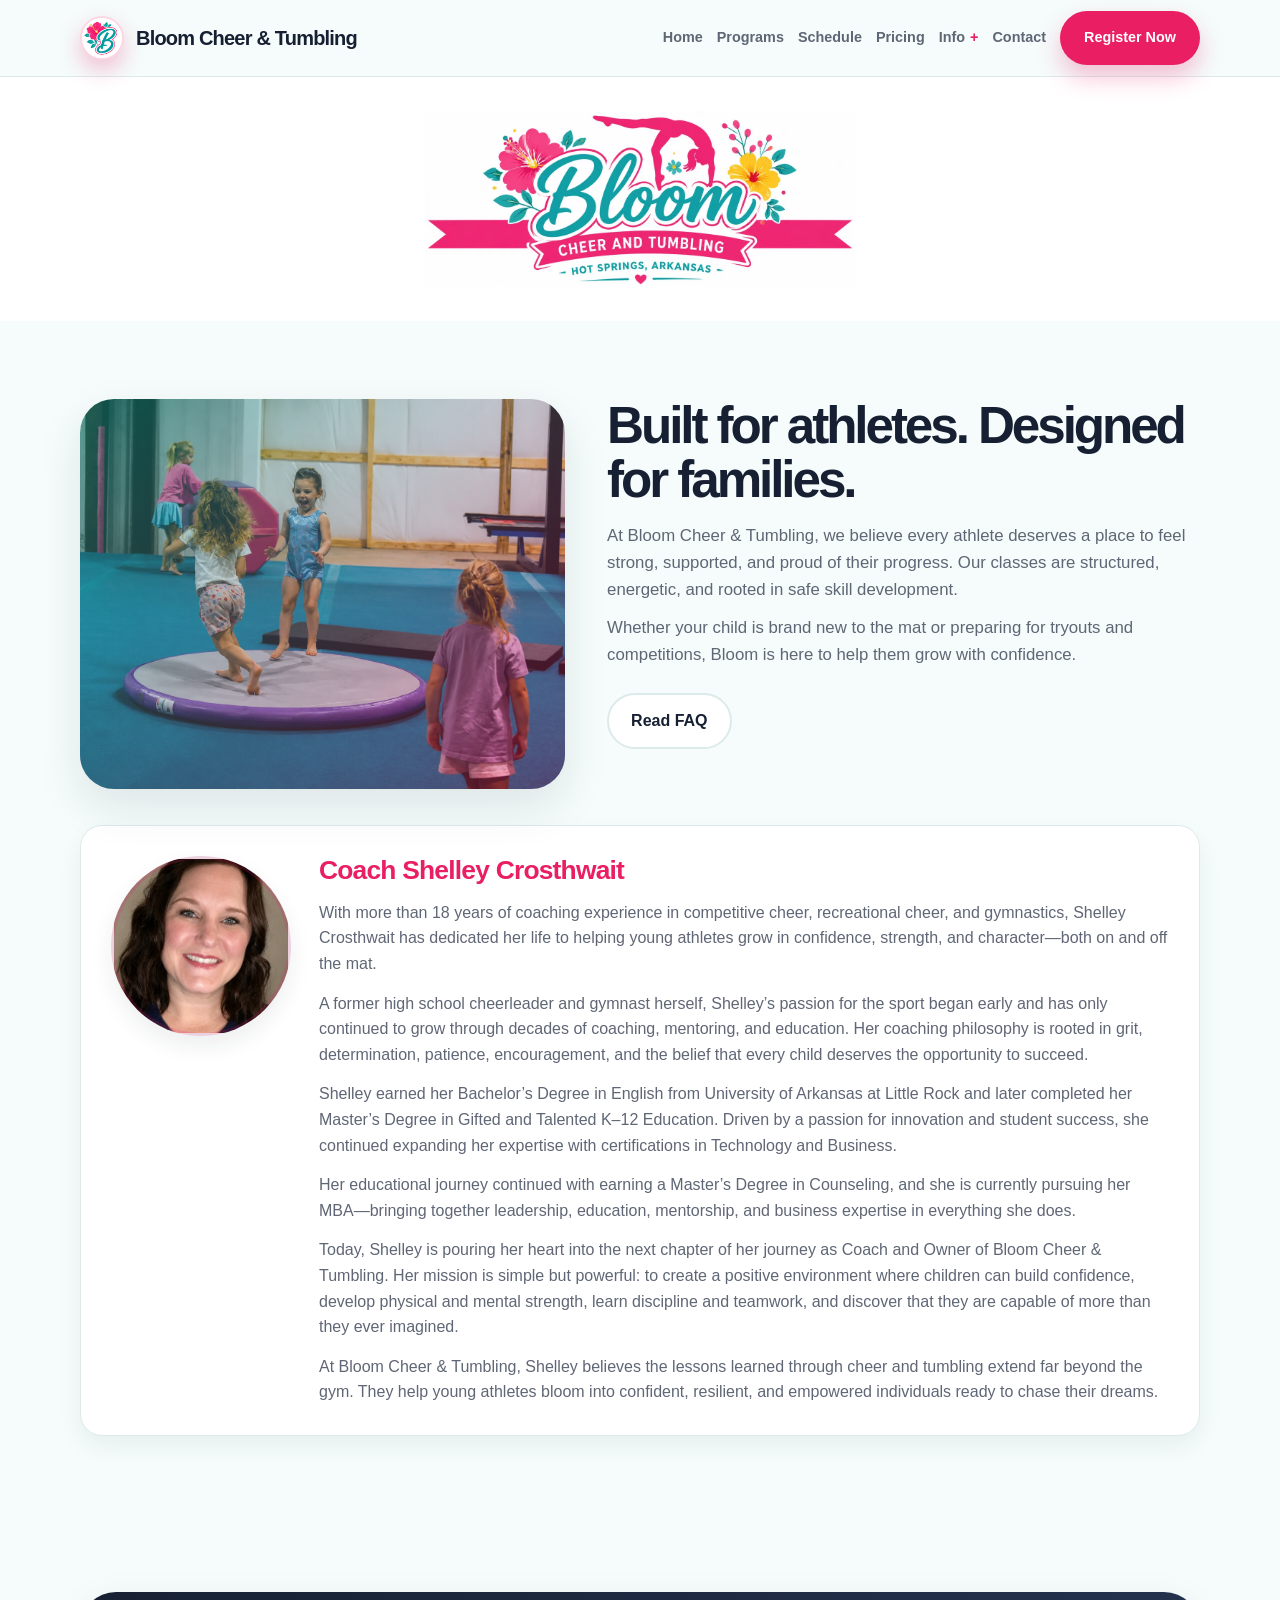
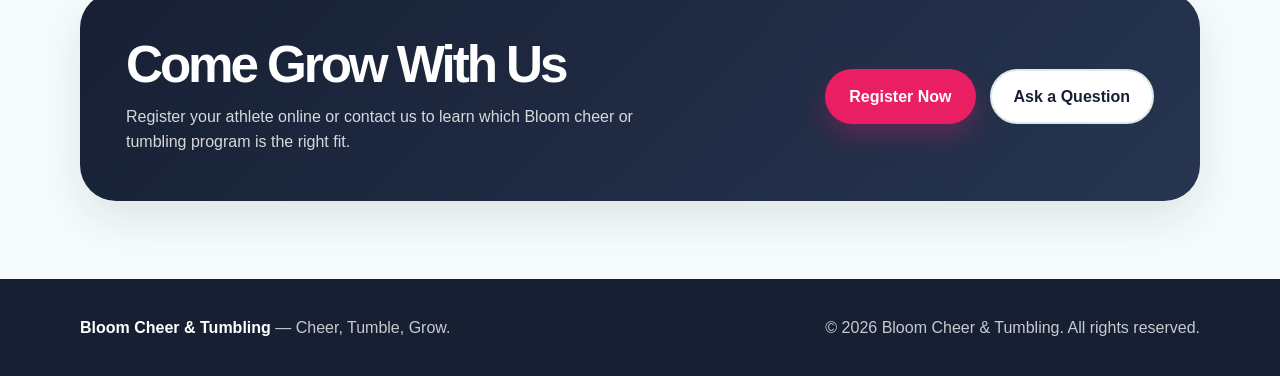
==== commit 0827e1eb: "big updates for pictures" ====
--- a/about.html
+++ b/about.html
@@ -107,7 +107,6 @@
           <summary>Info</summary>
           <div class="nav-dropdown-menu">
             <a href="all-star-info.html">All Star Info</a>
-            <a href="https://app.jackrabbitclass.com/eventcalendar.asp?orgid=558359" target="_blank" rel="noopener noreferrer">Event Calendar</a>
             <a href="about.html" class="active">About</a>
             <a href="faq.html">FAQ</a>
           </div>
@@ -127,7 +126,7 @@
 <section id="about">
       <div class="container">
         <div class="about-grid">
-          <div class="about-image" role="img" aria-label="Private cheer and tumbling lesson"></div>
+          <div class="about-image" role="img" aria-label="Young athletes smiling and encouraging one another during tumbling class at Bloom Cheer and Tumbling in Hot Springs"></div>
           <div class="about-content">
             <h1>Built for athletes. Designed for families.</h1>
             <div class="about-intro">
--- a/css/styles.css
+++ b/css/styles.css
@@ -409,7 +409,7 @@
       border-radius: 26px;
       background:
         linear-gradient(135deg, rgba(23, 32, 51, 0.7), rgba(233, 30, 99, 0.48)),
-        url("../assets/photos/hero/cheer_stance.webp");
+        url("../assets/photos/hero/beginner-tumbling-practice-hot-springs.webp");
       background-size: cover;
       background-position: center;
       display: flex;
@@ -501,6 +501,46 @@
       }
     }
 
+    .coaching-section {
+      background: linear-gradient(135deg, rgba(32, 199, 181, 0.1), rgba(233, 30, 99, 0.06));
+      border-top: 1px solid var(--light-gray);
+      border-bottom: 1px solid var(--light-gray);
+    }
+
+    .coaching-feature {
+      display: grid;
+      grid-template-columns: 1.1fr 0.9fr;
+      gap: 48px;
+      align-items: center;
+    }
+
+    .coaching-photo {
+      overflow: hidden;
+      aspect-ratio: 3 / 2;
+      border: 1px solid var(--light-gray);
+      border-radius: 30px;
+      background: var(--section-bg);
+      box-shadow: var(--shadow);
+    }
+
+    .coaching-photo img {
+      width: 100%;
+      height: 100%;
+      object-fit: cover;
+    }
+
+    .coaching-content h2 {
+      margin: 12px 0 18px;
+      font-size: clamp(2rem, 4vw, 3.2rem);
+      line-height: 1.05;
+      letter-spacing: -0.06em;
+    }
+
+    .coaching-content p {
+      color: var(--gray);
+      font-size: 1.08rem;
+    }
+
     .brand-strip {
       padding: 34px 0;
       background: var(--white);
@@ -583,6 +623,71 @@
     .program-grid {
       grid-template-columns: repeat(2, 1fr);
       align-items: stretch;
+    }
+
+    .program-feature-photo {
+      position: relative;
+      overflow: hidden;
+      aspect-ratio: 2 / 1;
+      margin: 0 0 34px;
+      border: 1px solid var(--light-gray);
+      border-radius: 30px;
+      background: var(--section-bg);
+      box-shadow: var(--shadow);
+    }
+
+    .program-feature-photo img {
+      display: block;
+      width: 100%;
+      height: 100%;
+      object-fit: cover;
+      object-position: center 46%;
+    }
+
+    .program-feature-photo figcaption {
+      position: absolute;
+      right: 18px;
+      bottom: 18px;
+      padding: 10px 15px;
+      border-radius: 999px;
+      background: rgba(23, 32, 51, 0.84);
+      color: var(--white);
+      font-weight: 800;
+      line-height: 1.2;
+      backdrop-filter: blur(6px);
+    }
+
+    .program-skill-feature {
+      display: grid;
+      grid-template-columns: 1.1fr 0.9fr;
+      gap: 38px;
+      align-items: center;
+      margin: 38px 0;
+      padding: 24px;
+      border: 1px solid var(--light-gray);
+      border-radius: 30px;
+      background: linear-gradient(135deg, rgba(32, 199, 181, 0.1), rgba(233, 30, 99, 0.06));
+      box-shadow: 0 14px 34px rgba(23, 32, 51, 0.08);
+    }
+
+    .program-skill-feature img {
+      display: block;
+      width: 100%;
+      aspect-ratio: 3 / 2;
+      border-radius: 22px;
+      object-fit: cover;
+    }
+
+    .program-skill-content h2 {
+      margin: 12px 0 16px;
+      font-size: clamp(1.8rem, 3.5vw, 2.7rem);
+      line-height: 1.05;
+      letter-spacing: -0.05em;
+    }
+
+    .program-skill-content p {
+      color: var(--gray);
+      font-size: 1.05rem;
     }
 
     .packet-intro {
@@ -1048,7 +1153,7 @@
       border-radius: 34px;
       background:
         linear-gradient(135deg, rgba(32, 199, 181, 0.42), rgba(233, 30, 99, 0.34)),
-        url("../assets/photos/about/private-lessons.webp");
+        url("../assets/photos/about/youth-tumbling-class-hot-springs.webp");
       background-size: cover;
       background-position: center;
       box-shadow: var(--shadow);
@@ -1405,6 +1510,8 @@
       }
 
       .hero-grid,
+      .coaching-feature,
+      .program-skill-feature,
       .about-grid,
       .cta {
         grid-template-columns: 1fr;
@@ -1486,6 +1593,21 @@
     }
 
     @media (max-width: 560px) {
+      .program-feature-photo {
+        aspect-ratio: 4 / 3;
+        border-radius: 18px;
+      }
+
+      .program-skill-feature {
+        gap: 24px;
+        padding: 16px;
+        border-radius: 20px;
+      }
+
+      .program-skill-feature img {
+        border-radius: 15px;
+      }
+
       .facility-gallery,
       .facility-photo-stack {
         grid-template-columns: 1fr;
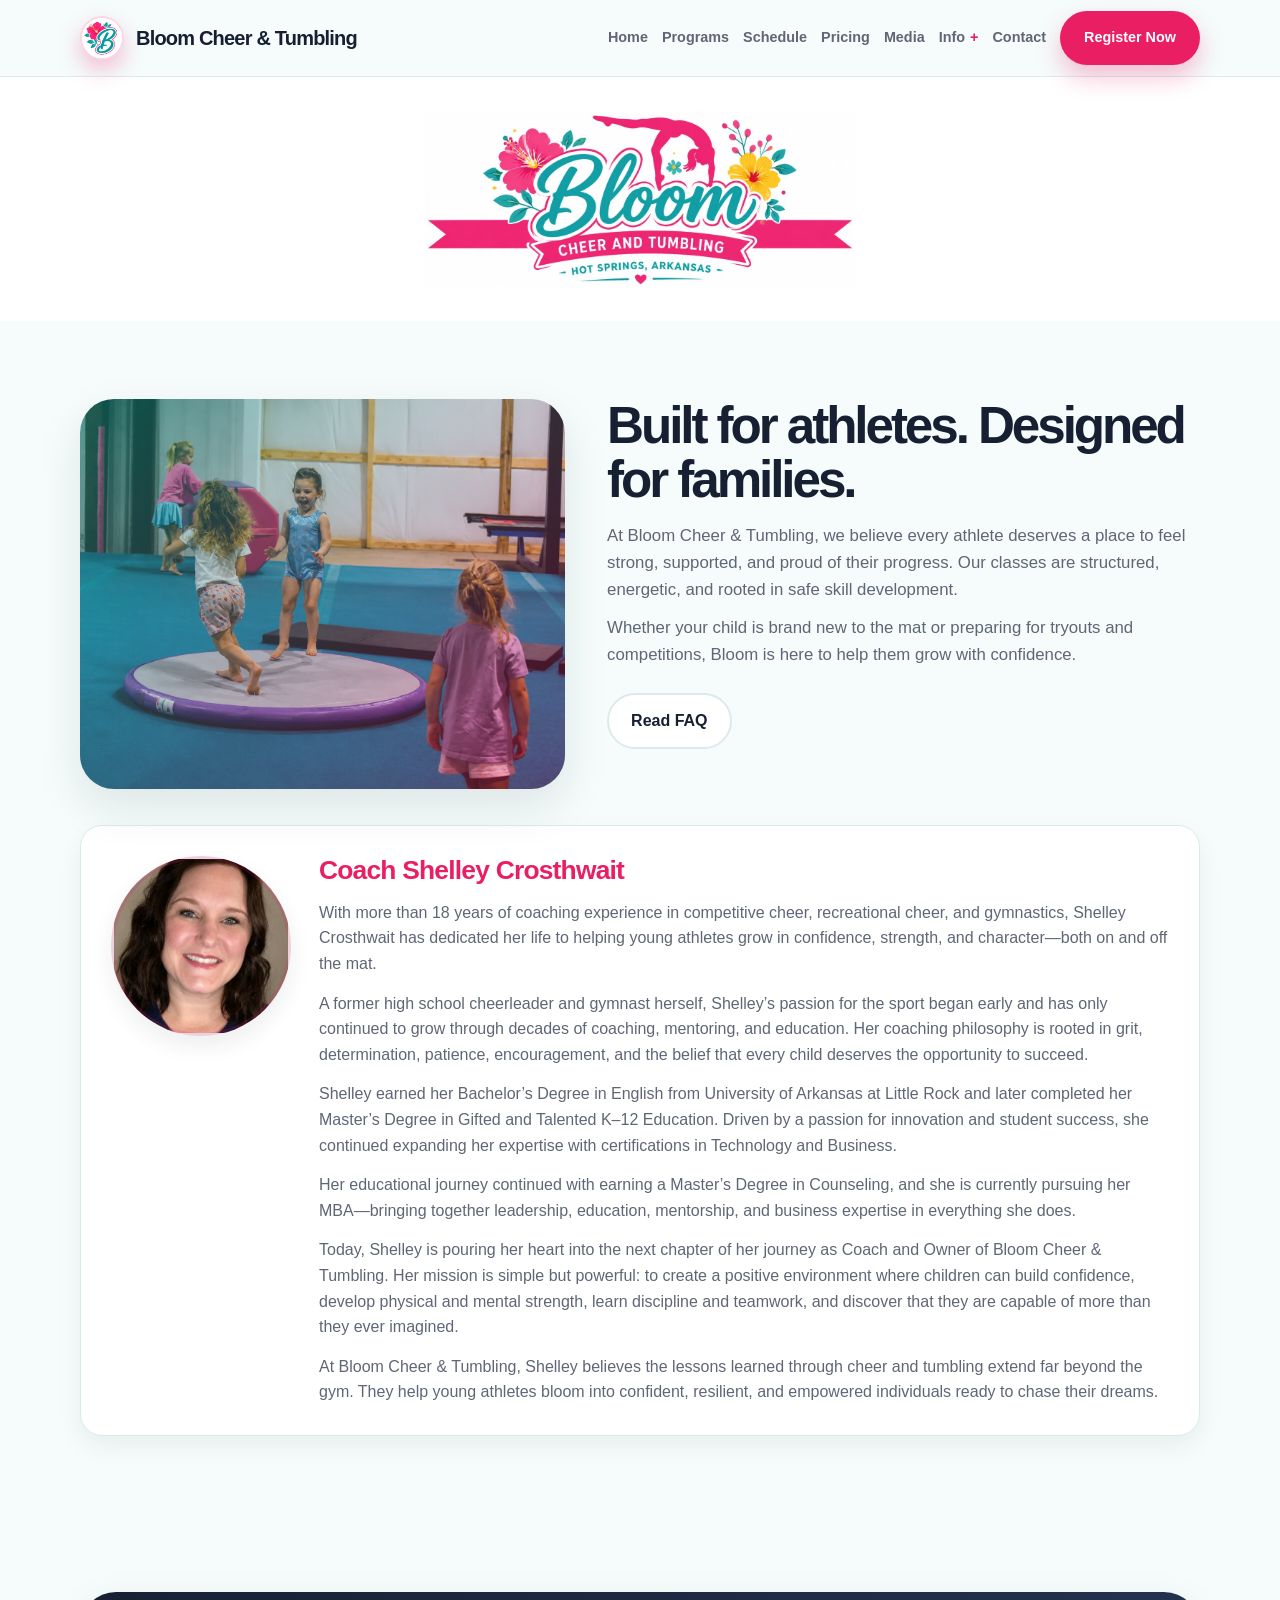
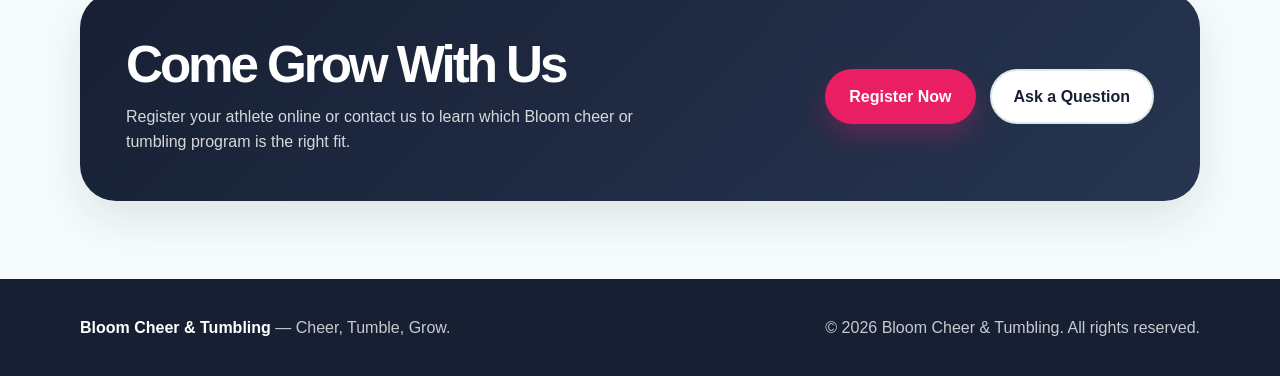
==== commit 29e52a1c: "added media section" ====
--- a/about.html
+++ b/about.html
@@ -103,6 +103,7 @@
         <a href="programs.html">Programs</a>
         <a href="schedule.html">Schedule</a>
         <a href="pricing.html">Pricing</a>
+        <a href="media.html">Media</a>
         <details class="nav-dropdown">
           <summary>Info</summary>
           <div class="nav-dropdown-menu">
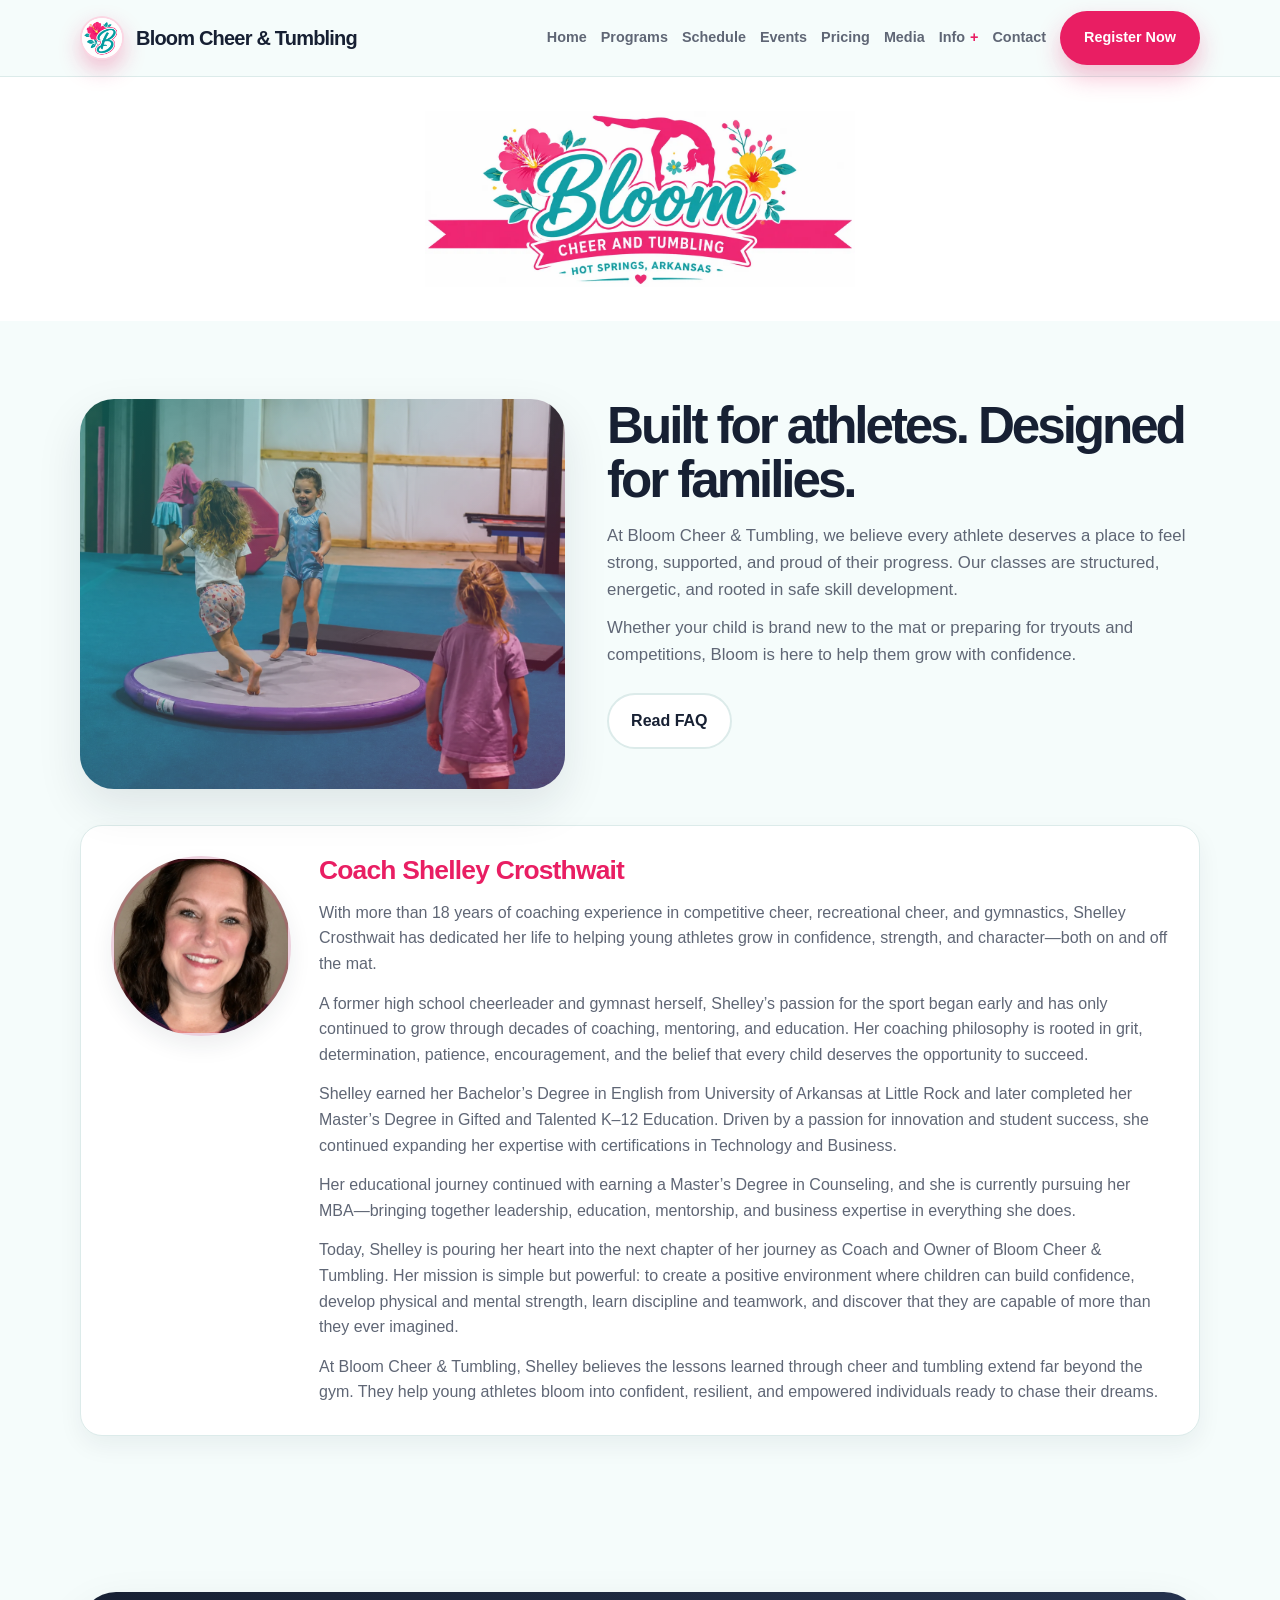
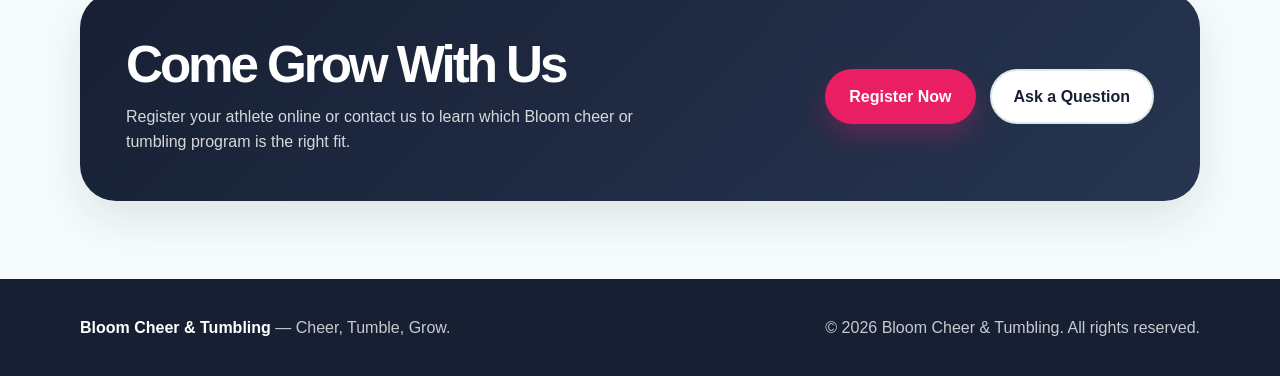
==== commit dccd24ab: "Added event calendar" ====
--- a/about.html
+++ b/about.html
@@ -102,12 +102,13 @@
         <a href="./">Home</a>
         <a href="programs.html">Programs</a>
         <a href="schedule.html">Schedule</a>
+        <a href="https://app.jackrabbitclass.com/eventcalendar.asp?orgID=558359">Events</a>
         <a href="pricing.html">Pricing</a>
         <a href="media.html">Media</a>
         <details class="nav-dropdown">
           <summary>Info</summary>
           <div class="nav-dropdown-menu">
-            <a href="all-star-info.html">All Star Info</a>
+            <a href="all-star-info.html" hidden>All Star Info</a>
             <a href="about.html" class="active">About</a>
             <a href="faq.html">FAQ</a>
           </div>
--- a/css/styles.css
+++ b/css/styles.css
@@ -21,6 +21,10 @@
       padding: 0;
     }
 
+    [hidden] {
+      display: none !important;
+    }
+
     html {
       scroll-behavior: smooth;
     }
@@ -45,6 +49,82 @@
     .container {
       width: min(1120px, calc(100% - 32px));
       margin: 0 auto;
+    }
+
+    .efa-section {
+      padding: 12px 0 40px;
+    }
+
+    .efa-callout {
+      display: flex;
+      align-items: center;
+      flex-wrap: wrap;
+      gap: 24px;
+      padding: clamp(24px, 4vw, 40px);
+      background: var(--white);
+      border: 1px solid var(--light-gray);
+      border-left: 6px solid var(--teal);
+      border-radius: var(--radius);
+      box-shadow: var(--shadow);
+    }
+
+    .efa-callout > div {
+      flex: 1 1 440px;
+    }
+
+    .efa-label {
+      color: var(--pink-dark);
+      font-size: 0.8rem;
+      font-weight: 800;
+      letter-spacing: 0.1em;
+      text-transform: uppercase;
+      margin-bottom: 8px;
+    }
+
+    .efa-callout h2 {
+      font-size: clamp(1.5rem, 3vw, 2rem);
+      line-height: 1.2;
+      margin-bottom: 12px;
+    }
+
+    .efa-callout .button {
+      flex-shrink: 0;
+    }
+
+    .efa-pricing-notice {
+      background: var(--white);
+      border-left: 4px solid var(--teal);
+      border-radius: 12px;
+      padding: 20px 24px;
+      margin-bottom: 28px;
+    }
+
+    .efa-pricing-notice a,
+    .efa-faq-content a {
+      color: var(--pink-dark);
+      text-decoration: underline;
+      text-underline-offset: 3px;
+      font-weight: 700;
+    }
+
+    .efa-faq {
+      scroll-margin-top: 120px;
+    }
+
+    .efa-faq-content {
+      padding: 24px;
+      background: var(--white);
+      border: 1px solid var(--light-gray);
+      border-left: 4px solid var(--teal);
+      border-radius: 16px;
+    }
+
+    .efa-faq-content h4:not(:first-child) {
+      margin-top: 20px;
+    }
+
+    .efa-faq-content p {
+      margin-top: 8px;
     }
 
     .announcement {
@@ -1283,6 +1363,14 @@
       padding: 16px;
     }
 
+    .media-date {
+      display: block;
+      color: var(--gray);
+      font-size: 0.9rem;
+      font-weight: 800;
+      text-align: center;
+    }
+
     .media-meta {
       display: flex;
       align-items: center;
